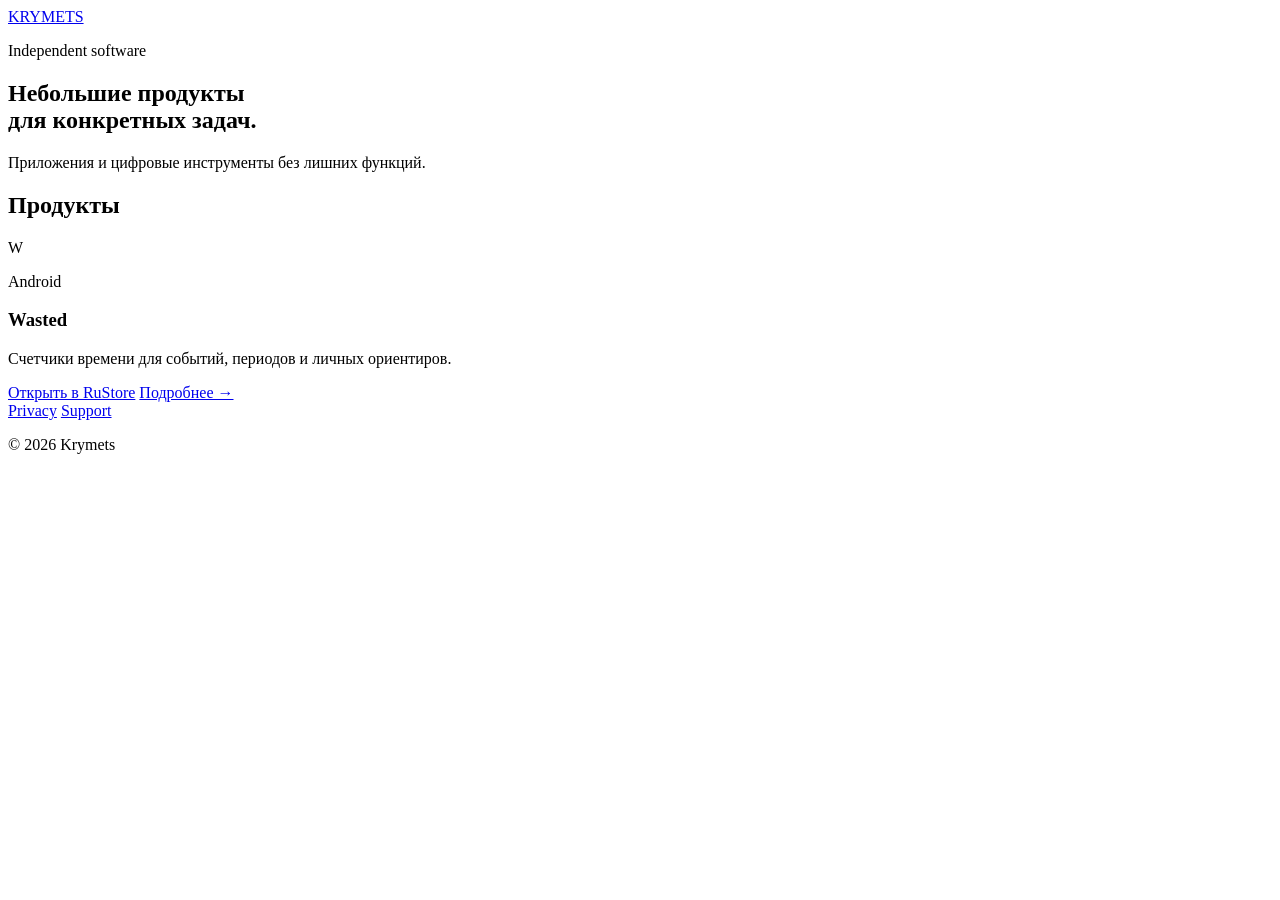
==== index.html @ 3f9d07f2 "Initialize Krymets site" ====
<!doctype html>
<html lang="ru">
<head>
  <meta charset="utf-8" />
  <meta name="viewport" content="width=device-width, initial-scale=1" />
  <meta name="description" content="Krymets — independent software projects." />
  <title>KRYMETS — Independent software</title>
  <link rel="stylesheet" href="/assets/styles.css" />
</head>
<body>
  <header class="site-header container">
    <a class="brand" href="/" aria-label="Krymets home">KRYMETS</a>
  </header>

  <main>
    <section class="hero container">
      <p class="eyebrow">Independent software</p>
      <h1>Небольшие продукты<br />для конкретных задач.</h1>
      <p class="hero-copy">Приложения и цифровые инструменты без лишних функций.</p>
    </section>

    <section class="container section">
      <div class="section-head">
        <h2>Продукты</h2>
      </div>

      <div class="product-grid">
        <article class="product-card">
          <div class="product-icon" aria-hidden="true">W</div>
          <div class="product-content">
            <p class="platform">Android</p>
            <h3>Wasted</h3>
            <p>Счетчики времени для событий, периодов и личных ориентиров.</p>
          </div>
          <div class="product-actions">
            <a class="btn btn-primary" href="https://www.rustore.ru/catalog/app/com.krymets.wasted" target="_blank" rel="noopener noreferrer">Открыть в RuStore</a>
            <a class="text-link" href="/apps/wasted/">Подробнее →</a>
          </div>
        </article>
      </div>
    </section>
  </main>

  <footer class="site-footer container">
    <nav aria-label="Footer">
      <a href="/apps/wasted/privacy/">Privacy</a>
      <a href="/apps/wasted/support/">Support</a>
    </nav>
    <p>© 2026 Krymets</p>
  </footer>
</body>
</html>
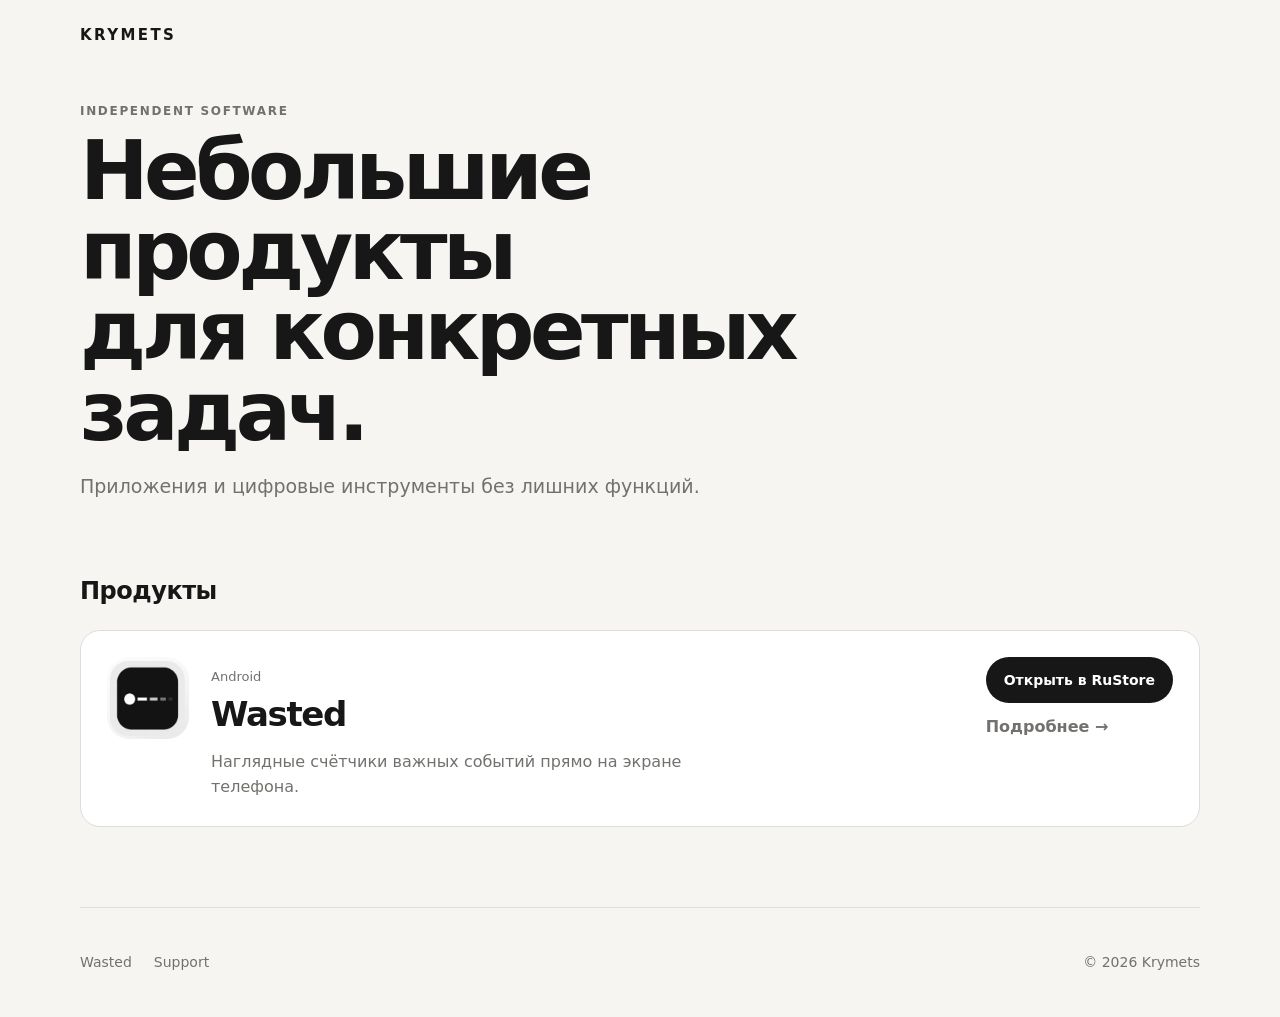
==== commit 91f72f41: "Update home page and Wasted card" ====
--- a/index.html
+++ b/index.html
@@ -1,52 +1 @@
-<!doctype html>
-<html lang="ru">
-<head>
-  <meta charset="utf-8" />
-  <meta name="viewport" content="width=device-width, initial-scale=1" />
-  <meta name="description" content="Krymets — independent software projects." />
-  <title>KRYMETS — Independent software</title>
-  <link rel="stylesheet" href="/assets/styles.css" />
-</head>
-<body>
-  <header class="site-header container">
-    <a class="brand" href="/" aria-label="Krymets home">KRYMETS</a>
-  </header>
-
-  <main>
-    <section class="hero container">
-      <p class="eyebrow">Independent software</p>
-      <h1>Небольшие продукты<br />для конкретных задач.</h1>
-      <p class="hero-copy">Приложения и цифровые инструменты без лишних функций.</p>
-    </section>
-
-    <section class="container section">
-      <div class="section-head">
-        <h2>Продукты</h2>
-      </div>
-
-      <div class="product-grid">
-        <article class="product-card">
-          <div class="product-icon" aria-hidden="true">W</div>
-          <div class="product-content">
-            <p class="platform">Android</p>
-            <h3>Wasted</h3>
-            <p>Счетчики времени для событий, периодов и личных ориентиров.</p>
-          </div>
-          <div class="product-actions">
-            <a class="btn btn-primary" href="https://www.rustore.ru/catalog/app/com.krymets.wasted" target="_blank" rel="noopener noreferrer">Открыть в RuStore</a>
-            <a class="text-link" href="/apps/wasted/">Подробнее →</a>
-          </div>
-        </article>
-      </div>
-    </section>
-  </main>
-
-  <footer class="site-footer container">
-    <nav aria-label="Footer">
-      <a href="/apps/wasted/privacy/">Privacy</a>
-      <a href="/apps/wasted/support/">Support</a>
-    </nav>
-    <p>© 2026 Krymets</p>
-  </footer>
-</body>
-</html>
+<!doctype html><html lang="ru"><head><meta charset="utf-8"><meta name="viewport" content="width=device-width,initial-scale=1"><meta name="description" content="Krymets — независимые приложения и цифровые инструменты."><title>KRYMETS — Independent software</title><link rel="stylesheet" href="/assets/styles.css"></head><body><header class="site-header container"><a class="brand" href="/">KRYMETS</a></header><main><section class="hero container"><p class="eyebrow">Independent software</p><h1>Небольшие продукты<br>для конкретных задач.</h1><p class="hero-copy">Приложения и цифровые инструменты без лишних функций.</p></section><section class="container section"><div class="section-head"><h2>Продукты</h2></div><div class="product-grid"><article class="product-card"><img class="product-icon" src="/assets/wasted-icon.png" alt="Иконка Wasted"><div class="product-content"><p class="platform">Android</p><h3>Wasted</h3><p>Наглядные счётчики важных событий прямо на экране телефона.</p></div><div class="product-actions"><a class="btn btn-primary" href="https://www.rustore.ru/catalog/app/com.krymets.wasted" target="_blank" rel="noopener noreferrer">Открыть в RuStore</a><a class="text-link" href="/apps/wasted/">Подробнее →</a></div></article></div></section></main><footer class="site-footer container"><nav><a href="/apps/wasted/">Wasted</a><a href="/apps/wasted/support/">Support</a></nav><p>© 2026 Krymets</p></footer></body></html>
--- a/assets/styles.css
+++ b/assets/styles.css
@@ -0,0 +1 @@
+:root{--bg:#f6f5f2;--surface:#fff;--text:#171717;--muted:#73716d;--line:#deddd8;--accent:#171717;--radius:20px}*{box-sizing:border-box}html{scroll-behavior:smooth}body{margin:0;background:var(--bg);color:var(--text);font-family:Inter,ui-sans-serif,system-ui,-apple-system,BlinkMacSystemFont,"Segoe UI",sans-serif;line-height:1.55}a{color:inherit}.container{width:min(1120px,calc(100% - 40px));margin:0 auto}.site-header{height:72px;display:flex;align-items:center}.brand{text-decoration:none;font-weight:800;letter-spacing:.16em;font-size:15px}.hero{padding:30px 0 52px}.eyebrow{margin:0 0 10px;color:var(--muted);text-transform:uppercase;letter-spacing:.14em;font-size:12px;font-weight:700}h1{margin:0;font-size:clamp(42px,7vw,82px);line-height:.98;letter-spacing:-.055em;max-width:900px}.hero-copy,.app-lead{max-width:640px;margin:20px 0 0;font-size:19px;color:var(--muted)}.section{padding:0 0 80px}.section-head{margin-bottom:18px}h2{font-size:24px;letter-spacing:-.02em}.product-grid{display:grid;grid-template-columns:1fr;gap:18px}.product-card{background:var(--surface);border:1px solid var(--line);border-radius:var(--radius);padding:26px;display:grid;grid-template-columns:auto 1fr auto;gap:22px;align-items:start}.product-icon{width:82px;height:82px;border-radius:22px;object-fit:cover}.product-icon.large{width:112px;height:112px;border-radius:30px;flex:none}.platform{margin:0 0 5px;color:var(--muted);font-size:13px}.product-card h3{margin:0;font-size:34px;letter-spacing:-.04em}.product-card p{color:var(--muted);max-width:520px;margin:10px 0 0}.product-actions{display:flex;flex-direction:column;align-items:flex-start;gap:12px}.btn{display:inline-flex;align-items:center;justify-content:center;min-height:46px;padding:0 18px;border-radius:999px;text-decoration:none;font-weight:700;font-size:14px}.btn-primary{background:var(--accent);color:#fff}.text-link,.back-link{text-decoration:none;font-weight:650}.text-link{color:var(--muted)}.site-footer{min-height:110px;border-top:1px solid var(--line);display:flex;justify-content:space-between;align-items:center;color:var(--muted);font-size:14px;gap:24px}.site-footer nav{display:flex;gap:22px}.site-footer a{text-decoration:none}.app-page{padding:20px 0 88px}.back-link{display:inline-block;margin-bottom:36px;color:var(--muted)}.app-hero{display:flex;align-items:flex-start;gap:30px;padding-bottom:46px}.app-hero h1{font-size:clamp(52px,8vw,88px)}.app-headline{margin:16px 0 0;font-size:clamp(34px,5vw,56px);line-height:1.02;letter-spacing:-.045em}.app-subheadline{margin:10px 0 0;max-width:720px;font-size:22px;color:var(--muted);line-height:1.3}.hero-actions{margin-top:26px}.content-block{border-top:1px solid var(--line);padding:30px 0;max-width:780px}.content-block h2{margin:0 0 12px}.content-block p{font-size:18px;color:var(--muted);margin:0 0 18px}.content-block p:last-child{margin-bottom:0}.document-page{padding:36px 0 100px;max-width:820px}.document-page h1{font-size:clamp(46px,7vw,72px)}.document-page section{margin-top:42px}.document-page section p{color:var(--muted);font-size:17px}@media(max-width:760px){.container{width:min(100% - 28px,1120px)}.site-header{height:58px}.hero{padding:10px 0 34px}.hero h1{font-size:clamp(36px,11.5vw,50px)}.hero-copy,.app-lead{font-size:16px;margin-top:14px}.section{padding-bottom:52px}.section-head h2{font-size:23px}.product-card{grid-template-columns:auto 1fr;padding:20px;gap:16px}.product-icon{width:70px;height:70px;border-radius:19px}.product-card h3{font-size:28px}.product-card p{font-size:15px}.product-actions{grid-column:1/-1;flex-direction:row;flex-wrap:wrap;width:100%}.app-page{padding-top:8px}.back-link{margin-bottom:24px}.app-hero{flex-direction:column;gap:18px;padding-bottom:30px}.product-icon.large{width:94px;height:94px;border-radius:25px}.app-hero h1{font-size:46px}.app-headline{font-size:36px}.app-subheadline{font-size:19px}.content-block{padding:24px 0}.content-block p{font-size:16px}.site-footer{align-items:flex-start;flex-direction:column;justify-content:center;padding:24px 0;min-height:auto}}
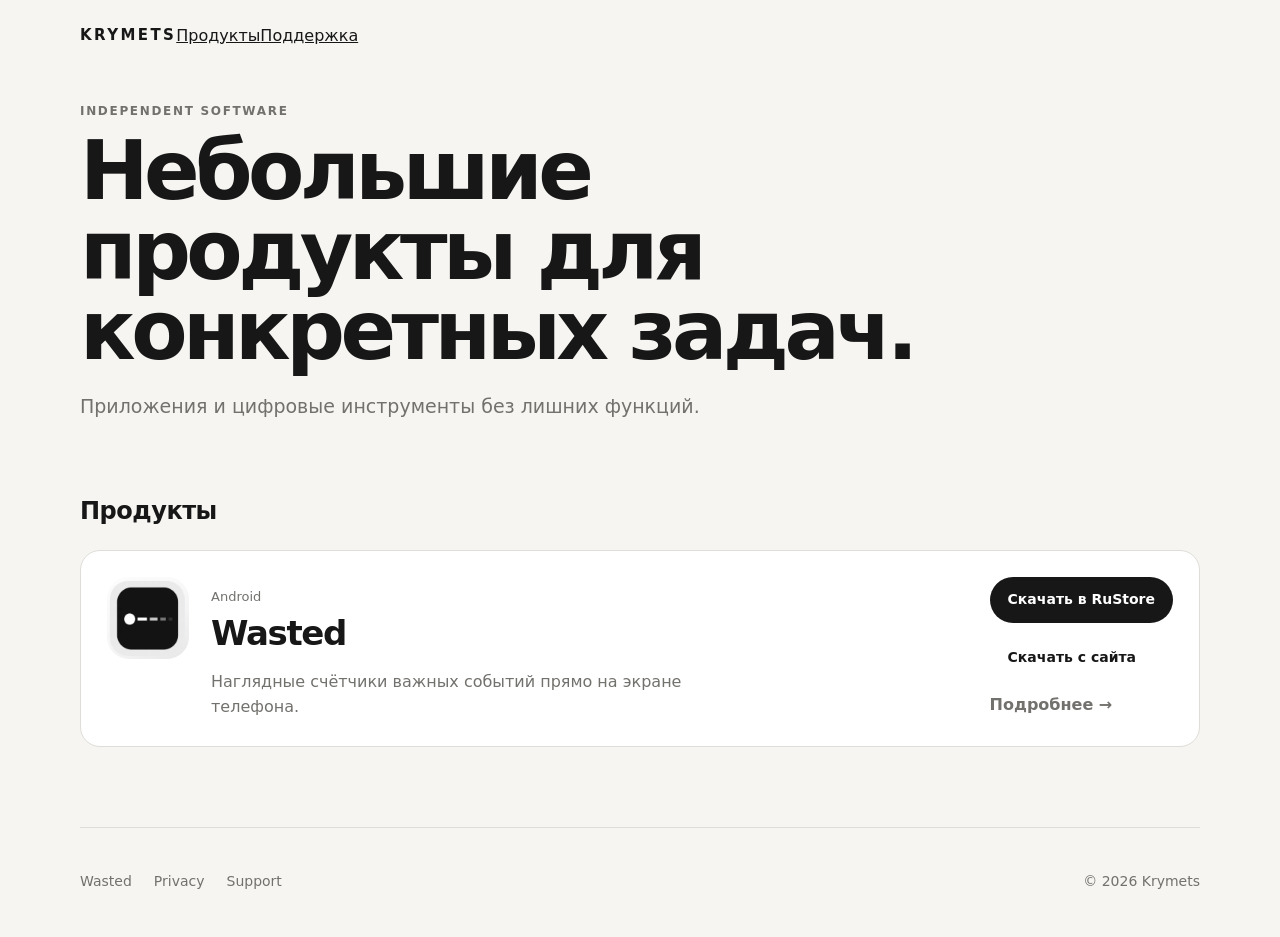
==== commit 5f8e272e: "Optimize desktop home and add download CTA" ====
--- a/index.html
+++ b/index.html
@@ -1 +1 @@
-<!doctype html><html lang="ru"><head><meta charset="utf-8"><meta name="viewport" content="width=device-width,initial-scale=1"><meta name="description" content="Krymets — независимые приложения и цифровые инструменты."><title>KRYMETS — Independent software</title><link rel="stylesheet" href="/assets/styles.css"></head><body><header class="site-header container"><a class="brand" href="/">KRYMETS</a></header><main><section class="hero container"><p class="eyebrow">Independent software</p><h1>Небольшие продукты<br>для конкретных задач.</h1><p class="hero-copy">Приложения и цифровые инструменты без лишних функций.</p></section><section class="container section"><div class="section-head"><h2>Продукты</h2></div><div class="product-grid"><article class="product-card"><img class="product-icon" src="/assets/wasted-icon.png" alt="Иконка Wasted"><div class="product-content"><p class="platform">Android</p><h3>Wasted</h3><p>Наглядные счётчики важных событий прямо на экране телефона.</p></div><div class="product-actions"><a class="btn btn-primary" href="https://www.rustore.ru/catalog/app/com.krymets.wasted" target="_blank" rel="noopener noreferrer">Открыть в RuStore</a><a class="text-link" href="/apps/wasted/">Подробнее →</a></div></article></div></section></main><footer class="site-footer container"><nav><a href="/apps/wasted/">Wasted</a><a href="/apps/wasted/support/">Support</a></nav><p>© 2026 Krymets</p></footer></body></html>+<!doctype html><html lang="ru"><head><meta charset="utf-8"><meta name="viewport" content="width=device-width,initial-scale=1"><meta name="description" content="Krymets — независимые приложения и цифровые инструменты."><title>KRYMETS — Independent software</title><link rel="stylesheet" href="/assets/styles.css"></head><body><header class="site-header container"><a class="brand" href="/">KRYMETS</a><nav class="site-nav"><a href="#products">Продукты</a><a href="/apps/wasted/support/">Поддержка</a></nav></header><main><section class="hero container"><div><p class="eyebrow">Independent software</p><h1>Небольшие продукты для конкретных задач.</h1></div><p class="hero-copy">Приложения и цифровые инструменты без лишних функций.</p></section><section class="container section" id="products"><div class="section-head"><h2>Продукты</h2></div><div class="product-grid"><article class="product-card"><img class="product-icon" src="/assets/wasted-icon.png" alt="Иконка Wasted"><div class="product-content"><p class="platform">Android</p><h3>Wasted</h3><p>Наглядные счётчики важных событий прямо на экране телефона.</p></div><div class="product-actions"><a class="btn btn-primary" href="https://www.rustore.ru/catalog/app/com.krymets.wasted" target="_blank" rel="noopener noreferrer">Скачать в RuStore</a><a class="btn btn-secondary" href="/apps/wasted/download/">Скачать с сайта</a><a class="text-link" href="/apps/wasted/">Подробнее →</a></div></article></div></section></main><footer class="site-footer container"><nav><a href="/apps/wasted/">Wasted</a><a href="/apps/wasted/privacy/">Privacy</a><a href="/apps/wasted/support/">Support</a></nav><p>© 2026 Krymets</p></footer></body></html>
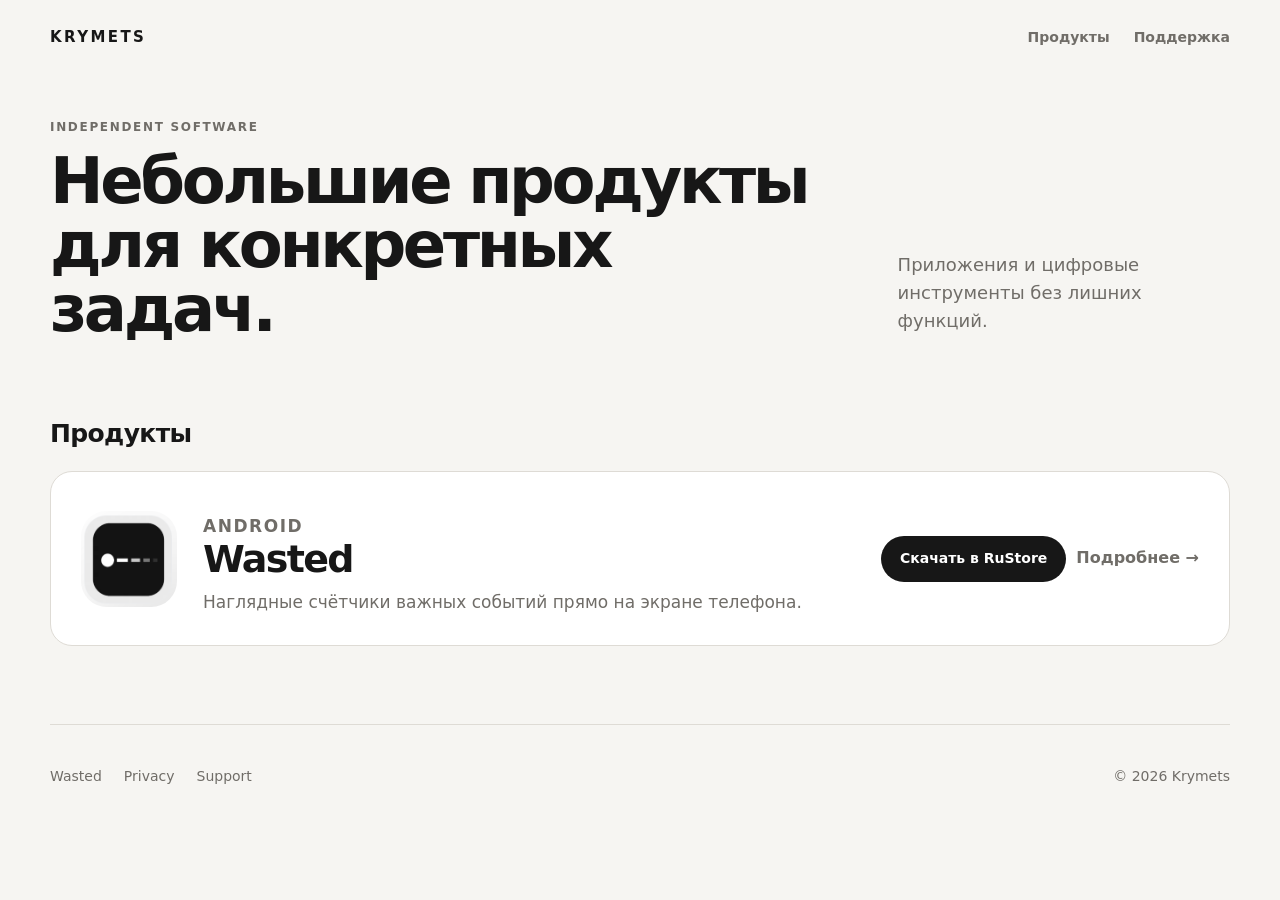
==== commit 6d5515b5: "fix: hide direct download button on homepage" ====
--- a/index.html
+++ b/index.html
@@ -1 +1 @@
-<!doctype html><html lang="ru"><head><meta charset="utf-8"><meta name="viewport" content="width=device-width,initial-scale=1"><meta name="description" content="Krymets — независимые приложения и цифровые инструменты."><title>KRYMETS — Independent software</title><link rel="stylesheet" href="/assets/styles.css"></head><body><header class="site-header container"><a class="brand" href="/">KRYMETS</a><nav class="site-nav"><a href="#products">Продукты</a><a href="/apps/wasted/support/">Поддержка</a></nav></header><main><section class="hero container"><div><p class="eyebrow">Independent software</p><h1>Небольшие продукты для конкретных задач.</h1></div><p class="hero-copy">Приложения и цифровые инструменты без лишних функций.</p></section><section class="container section" id="products"><div class="section-head"><h2>Продукты</h2></div><div class="product-grid"><article class="product-card"><img class="product-icon" src="/assets/wasted-icon.png" alt="Иконка Wasted"><div class="product-content"><p class="platform">Android</p><h3>Wasted</h3><p>Наглядные счётчики важных событий прямо на экране телефона.</p></div><div class="product-actions"><a class="btn btn-primary" href="https://www.rustore.ru/catalog/app/com.krymets.wasted" target="_blank" rel="noopener noreferrer">Скачать в RuStore</a><a class="btn btn-secondary" href="/apps/wasted/download/">Скачать с сайта</a><a class="text-link" href="/apps/wasted/">Подробнее →</a></div></article></div></section></main><footer class="site-footer container"><nav><a href="/apps/wasted/">Wasted</a><a href="/apps/wasted/privacy/">Privacy</a><a href="/apps/wasted/support/">Support</a></nav><p>© 2026 Krymets</p></footer></body></html>+<!doctype html><html lang="ru"><head><meta charset="utf-8"><meta name="viewport" content="width=device-width,initial-scale=1"><meta name="description" content="Krymets — независимые приложения и цифровые инструменты."><title>KRYMETS — Independent software</title><link rel="stylesheet" href="/assets/styles.css"></head><body><header class="site-header container"><a class="brand" href="/">KRYMETS</a><nav class="site-nav"><a href="#products">Продукты</a><a href="/apps/wasted/support/">Поддержка</a></nav></header><main><section class="hero container"><div><p class="eyebrow">Independent software</p><h1>Небольшие продукты для конкретных задач.</h1></div><p class="hero-copy">Приложения и цифровые инструменты без лишних функций.</p></section><section class="container section" id="products"><div class="section-head"><h2>Продукты</h2></div><div class="product-grid"><article class="product-card"><img class="product-icon" src="/assets/wasted-icon.png" alt="Иконка Wasted"><div class="product-content"><p class="platform">Android</p><h3>Wasted</h3><p>Наглядные счётчики важных событий прямо на экране телефона.</p></div><div class="product-actions"><a class="btn btn-primary" href="https://www.rustore.ru/catalog/app/com.krymets.wasted" target="_blank" rel="noopener noreferrer">Скачать в RuStore</a><a class="text-link" href="/apps/wasted/">Подробнее →</a></div></article></div></section></main><footer class="site-footer container"><nav><a href="/apps/wasted/">Wasted</a><a href="/apps/wasted/privacy/">Privacy</a><a href="/apps/wasted/support/">Support</a></nav><p>© 2026 Krymets</p></footer></body></html>
--- a/assets/styles.css
+++ b/assets/styles.css
@@ -1 +1 @@
-:root{--bg:#f6f5f2;--surface:#fff;--text:#171717;--muted:#73716d;--line:#deddd8;--accent:#171717;--radius:20px}*{box-sizing:border-box}html{scroll-behavior:smooth}body{margin:0;background:var(--bg);color:var(--text);font-family:Inter,ui-sans-serif,system-ui,-apple-system,BlinkMacSystemFont,"Segoe UI",sans-serif;line-height:1.55}a{color:inherit}.container{width:min(1120px,calc(100% - 40px));margin:0 auto}.site-header{height:72px;display:flex;align-items:center}.brand{text-decoration:none;font-weight:800;letter-spacing:.16em;font-size:15px}.hero{padding:30px 0 52px}.eyebrow{margin:0 0 10px;color:var(--muted);text-transform:uppercase;letter-spacing:.14em;font-size:12px;font-weight:700}h1{margin:0;font-size:clamp(42px,7vw,82px);line-height:.98;letter-spacing:-.055em;max-width:900px}.hero-copy,.app-lead{max-width:640px;margin:20px 0 0;font-size:19px;color:var(--muted)}.section{padding:0 0 80px}.section-head{margin-bottom:18px}h2{font-size:24px;letter-spacing:-.02em}.product-grid{display:grid;grid-template-columns:1fr;gap:18px}.product-card{background:var(--surface);border:1px solid var(--line);border-radius:var(--radius);padding:26px;display:grid;grid-template-columns:auto 1fr auto;gap:22px;align-items:start}.product-icon{width:82px;height:82px;border-radius:22px;object-fit:cover}.product-icon.large{width:112px;height:112px;border-radius:30px;flex:none}.platform{margin:0 0 5px;color:var(--muted);font-size:13px}.product-card h3{margin:0;font-size:34px;letter-spacing:-.04em}.product-card p{color:var(--muted);max-width:520px;margin:10px 0 0}.product-actions{display:flex;flex-direction:column;align-items:flex-start;gap:12px}.btn{display:inline-flex;align-items:center;justify-content:center;min-height:46px;padding:0 18px;border-radius:999px;text-decoration:none;font-weight:700;font-size:14px}.btn-primary{background:var(--accent);color:#fff}.text-link,.back-link{text-decoration:none;font-weight:650}.text-link{color:var(--muted)}.site-footer{min-height:110px;border-top:1px solid var(--line);display:flex;justify-content:space-between;align-items:center;color:var(--muted);font-size:14px;gap:24px}.site-footer nav{display:flex;gap:22px}.site-footer a{text-decoration:none}.app-page{padding:20px 0 88px}.back-link{display:inline-block;margin-bottom:36px;color:var(--muted)}.app-hero{display:flex;align-items:flex-start;gap:30px;padding-bottom:46px}.app-hero h1{font-size:clamp(52px,8vw,88px)}.app-headline{margin:16px 0 0;font-size:clamp(34px,5vw,56px);line-height:1.02;letter-spacing:-.045em}.app-subheadline{margin:10px 0 0;max-width:720px;font-size:22px;color:var(--muted);line-height:1.3}.hero-actions{margin-top:26px}.content-block{border-top:1px solid var(--line);padding:30px 0;max-width:780px}.content-block h2{margin:0 0 12px}.content-block p{font-size:18px;color:var(--muted);margin:0 0 18px}.content-block p:last-child{margin-bottom:0}.document-page{padding:36px 0 100px;max-width:820px}.document-page h1{font-size:clamp(46px,7vw,72px)}.document-page section{margin-top:42px}.document-page section p{color:var(--muted);font-size:17px}@media(max-width:760px){.container{width:min(100% - 28px,1120px)}.site-header{height:58px}.hero{padding:10px 0 34px}.hero h1{font-size:clamp(36px,11.5vw,50px)}.hero-copy,.app-lead{font-size:16px;margin-top:14px}.section{padding-bottom:52px}.section-head h2{font-size:23px}.product-card{grid-template-columns:auto 1fr;padding:20px;gap:16px}.product-icon{width:70px;height:70px;border-radius:19px}.product-card h3{font-size:28px}.product-card p{font-size:15px}.product-actions{grid-column:1/-1;flex-direction:row;flex-wrap:wrap;width:100%}.app-page{padding-top:8px}.back-link{margin-bottom:24px}.app-hero{flex-direction:column;gap:18px;padding-bottom:30px}.product-icon.large{width:94px;height:94px;border-radius:25px}.app-hero h1{font-size:46px}.app-headline{font-size:36px}.app-subheadline{font-size:19px}.content-block{padding:24px 0}.content-block p{font-size:16px}.site-footer{align-items:flex-start;flex-direction:column;justify-content:center;padding:24px 0;min-height:auto}}+:root{--bg:#f6f5f2;--surface:#fff;--surface-soft:#efede8;--text:#171717;--muted:#706d68;--line:#dedbd5;--accent:#171717;--radius:22px}*{box-sizing:border-box}html{scroll-behavior:smooth}body{margin:0;background:var(--bg);color:var(--text);font-family:Inter,ui-sans-serif,system-ui,-apple-system,BlinkMacSystemFont,"Segoe UI",sans-serif;line-height:1.55}a{color:inherit}img{display:block;max-width:100%}.container{width:min(1180px,calc(100% - 56px));margin:0 auto}.site-header{height:76px;display:flex;align-items:center;justify-content:space-between}.brand{text-decoration:none;font-weight:850;letter-spacing:.16em;font-size:15px}.site-nav{display:flex;gap:24px;align-items:center}.site-nav a{text-decoration:none;color:var(--muted);font-size:14px;font-weight:650}.site-nav a:hover{color:var(--text)}.hero{padding:42px 0 48px;display:grid;grid-template-columns:minmax(0,1.75fr) minmax(280px,.75fr);gap:72px;align-items:end}.eyebrow{margin:0 0 12px;color:var(--muted);text-transform:uppercase;letter-spacing:.14em;font-size:12px;font-weight:750}h1{margin:0;font-size:clamp(52px,5vw,70px);line-height:1;letter-spacing:-.052em;max-width:900px}.hero-copy,.app-lead{margin:0 0 6px;font-size:18px;color:var(--muted);max-width:390px}.section{padding:26px 0 78px}.section-head{display:flex;justify-content:space-between;align-items:end;margin-bottom:18px}h2{margin:0;font-size:25px;letter-spacing:-.025em}.product-grid{display:grid;grid-template-columns:1fr;gap:18px}.product-card{background:var(--surface);border:1px solid var(--line);border-radius:var(--radius);padding:30px;display:grid;grid-template-columns:96px minmax(0,1fr) auto;gap:26px;align-items:center}.product-icon{width:96px;height:96px;border-radius:26px;object-fit:cover}.product-icon.large{width:132px;height:132px;border-radius:34px}.platform{margin:0 0 6px;color:var(--muted);font-size:12px;font-weight:700;text-transform:uppercase;letter-spacing:.09em}.product-card h3{margin:0;font-size:38px;line-height:1;letter-spacing:-.045em}.product-card p{color:var(--muted);max-width:620px;margin:11px 0 0;font-size:17px}.product-actions,.hero-actions{display:flex;align-items:center;gap:10px;flex-wrap:wrap}.product-actions{justify-content:flex-end}.btn{display:inline-flex;align-items:center;justify-content:center;min-height:46px;padding:0 18px;border-radius:999px;text-decoration:none;font-weight:750;font-size:14px;border:1px solid transparent;white-space:nowrap}.btn-primary{background:var(--accent);color:#fff}.btn-secondary{background:transparent;border-color:var(--line)}.btn:hover{transform:translateY(-1px)}.text-link,.back-link{text-decoration:none;font-weight:650}.text-link{color:var(--muted)}.site-footer{min-height:104px;border-top:1px solid var(--line);display:flex;justify-content:space-between;align-items:center;color:var(--muted);font-size:14px;gap:24px}.site-footer nav{display:flex;gap:22px}.site-footer a{text-decoration:none}.app-page{padding:18px 0 86px}.back-link{display:inline-block;margin-bottom:30px;color:var(--muted)}.app-hero{display:grid;grid-template-columns:132px minmax(0,1fr);gap:34px;align-items:start;padding-bottom:48px}.app-hero h1{font-size:56px}.app-headline{margin:16px 0 0;font-size:clamp(38px,4vw,52px);line-height:1.03;letter-spacing:-.045em;max-width:820px}.app-subheadline{margin:10px 0 0;max-width:760px;font-size:21px;color:var(--muted);line-height:1.35}.hero-actions{margin-top:24px}.content-grid{display:grid;grid-template-columns:repeat(2,minmax(0,1fr));gap:18px;max-width:100%}.content-block{background:var(--surface);border:1px solid var(--line);border-radius:var(--radius);padding:28px 30px}.content-block.full{grid-column:1/-1}.content-block h2{margin:0 0 12px}.content-block p,.content-block li{font-size:17px;color:var(--muted)}.content-block p{margin:0 0 16px}.content-block p:last-child{margin-bottom:0}.content-block ul,.content-block ol{margin:12px 0 0;padding-left:22px}.content-block li+li{margin-top:8px}.document-page{padding:28px 0 96px;max-width:900px}.document-page h1{font-size:clamp(44px,5.5vw,68px)}.document-page .lede{font-size:20px;color:var(--muted);max-width:760px}.document-page section{margin-top:38px;padding-top:30px;border-top:1px solid var(--line)}.document-page section h2{font-size:24px}.document-page section p,.document-page section li{color:var(--muted);font-size:16.5px}.document-page ul,.document-page ol{padding-left:22px}.meta-row{display:flex;gap:18px;flex-wrap:wrap;margin:18px 0 0;color:var(--muted);font-size:14px}.hash{font-family:ui-monospace,SFMono-Regular,Menlo,Consolas,monospace;word-break:break-all;font-size:13px;background:var(--surface-soft);padding:10px 12px;border-radius:12px}.download-panel{margin:28px 0 0;background:var(--surface);border:1px solid var(--line);border-radius:var(--radius);padding:26px}.download-panel h2{margin-bottom:8px}.download-panel .btn{margin-top:18px}@media(max-width:900px){.hero{grid-template-columns:1fr;gap:20px}.hero-copy{max-width:660px}.product-card{grid-template-columns:82px minmax(0,1fr)}.product-icon{width:82px;height:82px;border-radius:22px}.product-actions{grid-column:1/-1;justify-content:flex-start}.content-grid{grid-template-columns:1fr}.content-block.full{grid-column:auto}}@media(max-width:680px){.container{width:min(100% - 28px,1180px)}.site-header{height:60px}.site-nav{display:none}.hero{padding:14px 0 34px;gap:16px}.hero h1{font-size:clamp(36px,11.5vw,48px)}.hero-copy,.app-lead{font-size:16px;margin:0}.section{padding:4px 0 54px}.section-head{margin-bottom:14px}.section-head h2{font-size:23px}.product-card{grid-template-columns:70px minmax(0,1fr);padding:20px;gap:16px}.product-icon{width:70px;height:70px;border-radius:19px}.product-card h3{font-size:29px}.product-card p{font-size:15px}.product-actions{gap:8px}.product-actions .btn{flex:1 1 100%}.app-page{padding-top:6px}.back-link{margin-bottom:20px}.app-hero{grid-template-columns:1fr;gap:18px;padding-bottom:28px}.product-icon.large{width:96px;height:96px;border-radius:26px}.app-hero h1{font-size:44px}.app-headline{font-size:35px}.app-subheadline{font-size:18px}.hero-actions{gap:8px}.hero-actions .btn{flex:1 1 100%}.content-block{padding:22px 20px}.content-block p,.content-block li{font-size:16px}.document-page{padding:14px 0 70px}.document-page h1{font-size:42px}.document-page .lede{font-size:18px}.document-page section{margin-top:30px;padding-top:24px}.download-panel{padding:22px 20px}.site-footer{align-items:flex-start;flex-direction:column;justify-content:center;padding:24px 0;min-height:auto}}
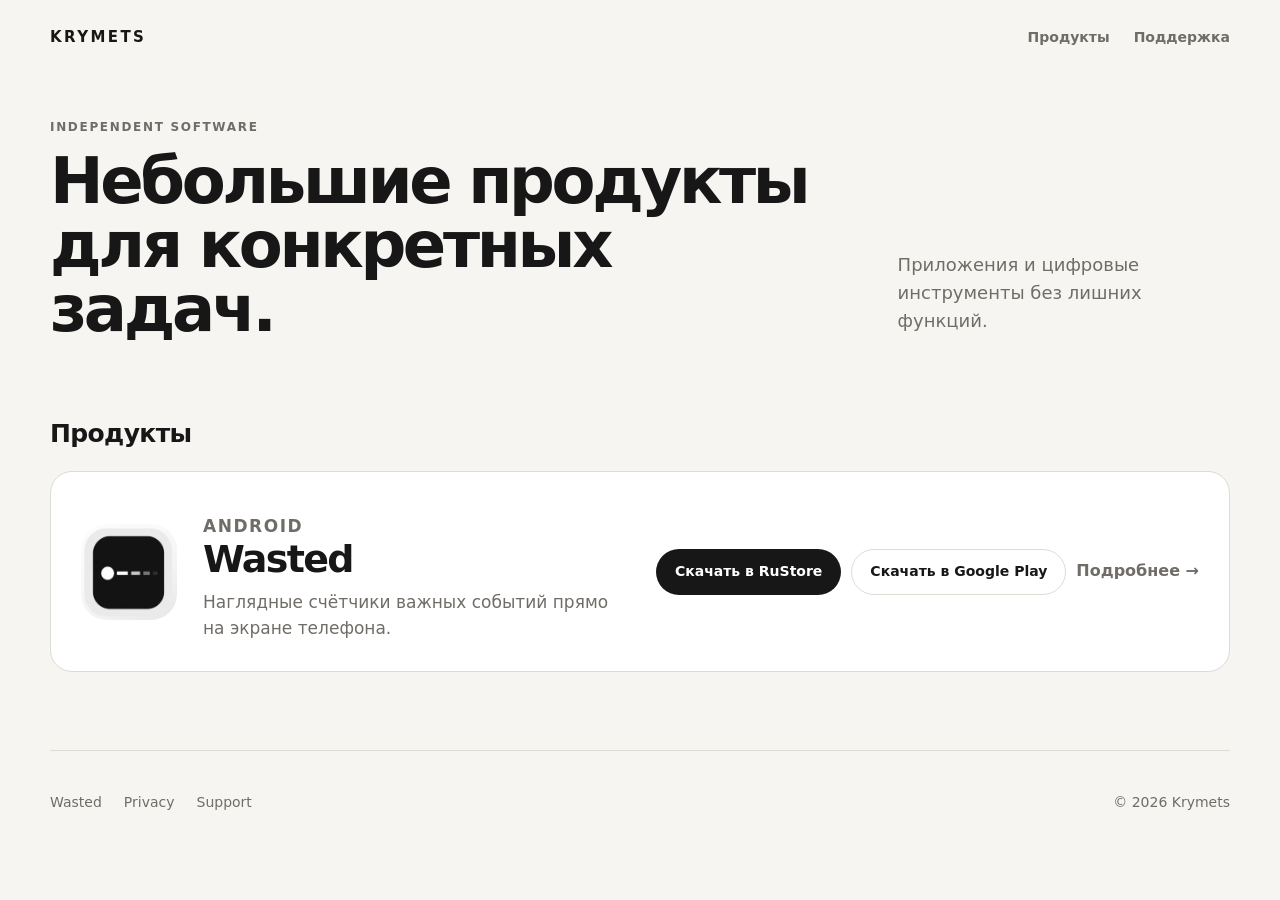
==== commit 92c04455: "Add Google Play button to index.html" ====
--- a/index.html
+++ b/index.html
@@ -1 +1 @@
-<!doctype html><html lang="ru"><head><meta charset="utf-8"><meta name="viewport" content="width=device-width,initial-scale=1"><meta name="description" content="Krymets — независимые приложения и цифровые инструменты."><title>KRYMETS — Independent software</title><link rel="stylesheet" href="/assets/styles.css"></head><body><header class="site-header container"><a class="brand" href="/">KRYMETS</a><nav class="site-nav"><a href="#products">Продукты</a><a href="/apps/wasted/support/">Поддержка</a></nav></header><main><section class="hero container"><div><p class="eyebrow">Independent software</p><h1>Небольшие продукты для конкретных задач.</h1></div><p class="hero-copy">Приложения и цифровые инструменты без лишних функций.</p></section><section class="container section" id="products"><div class="section-head"><h2>Продукты</h2></div><div class="product-grid"><article class="product-card"><img class="product-icon" src="/assets/wasted-icon.png" alt="Иконка Wasted"><div class="product-content"><p class="platform">Android</p><h3>Wasted</h3><p>Наглядные счётчики важных событий прямо на экране телефона.</p></div><div class="product-actions"><a class="btn btn-primary" href="https://www.rustore.ru/catalog/app/com.krymets.wasted" target="_blank" rel="noopener noreferrer">Скачать в RuStore</a><a class="text-link" href="/apps/wasted/">Подробнее →</a></div></article></div></section></main><footer class="site-footer container"><nav><a href="/apps/wasted/">Wasted</a><a href="/apps/wasted/privacy/">Privacy</a><a href="/apps/wasted/support/">Support</a></nav><p>© 2026 Krymets</p></footer></body></html>+<!doctype html><html lang="ru"><head><meta charset="utf-8"><meta name="viewport" content="width=device-width,initial-scale=1"><meta name="description" content="Krymets — независимые приложения и цифровые инструменты."><title>KRYMETS — Independent software</title><link rel="stylesheet" href="/assets/styles.css"></head><body><header class="site-header container"><a class="brand" href="/">KRYMETS</a><nav class="site-nav"><a href="#products">Продукты</a><a href="/apps/wasted/support/">Поддержка</a></nav></header><main><section class="hero container"><div><p class="eyebrow">Independent software</p><h1>Небольшие продукты для конкретных задач.</h1></div><p class="hero-copy">Приложения и цифровые инструменты без лишних функций.</p></section><section class="container section" id="products"><div class="section-head"><h2>Продукты</h2></div><div class="product-grid"><article class="product-card"><img class="product-icon" src="/assets/wasted-icon.png" alt="Иконка Wasted"><div class="product-content"><p class="platform">Android</p><h3>Wasted</h3><p>Наглядные счётчики важных событий прямо на экране телефона.</p></div><div class="product-actions"><a class="btn btn-primary" href="https://www.rustore.ru/catalog/app/com.krymets.wasted" target="_blank" rel="noopener noreferrer">Скачать в RuStore</a><a class="btn btn-secondary" href="https://play.google.com/store/apps/details?id=com.krymets.wasted" target="_blank" rel="noopener noreferrer">Скачать в Google Play</a><a class="text-link" href="/apps/wasted/">Подробнее →</a></div></article></div></section></main><footer class="site-footer container"><nav><a href="/apps/wasted/">Wasted</a><a href="/apps/wasted/privacy/">Privacy</a><a href="/apps/wasted/support/">Support</a></nav><p>© 2026 Krymets</p></footer></body></html>
